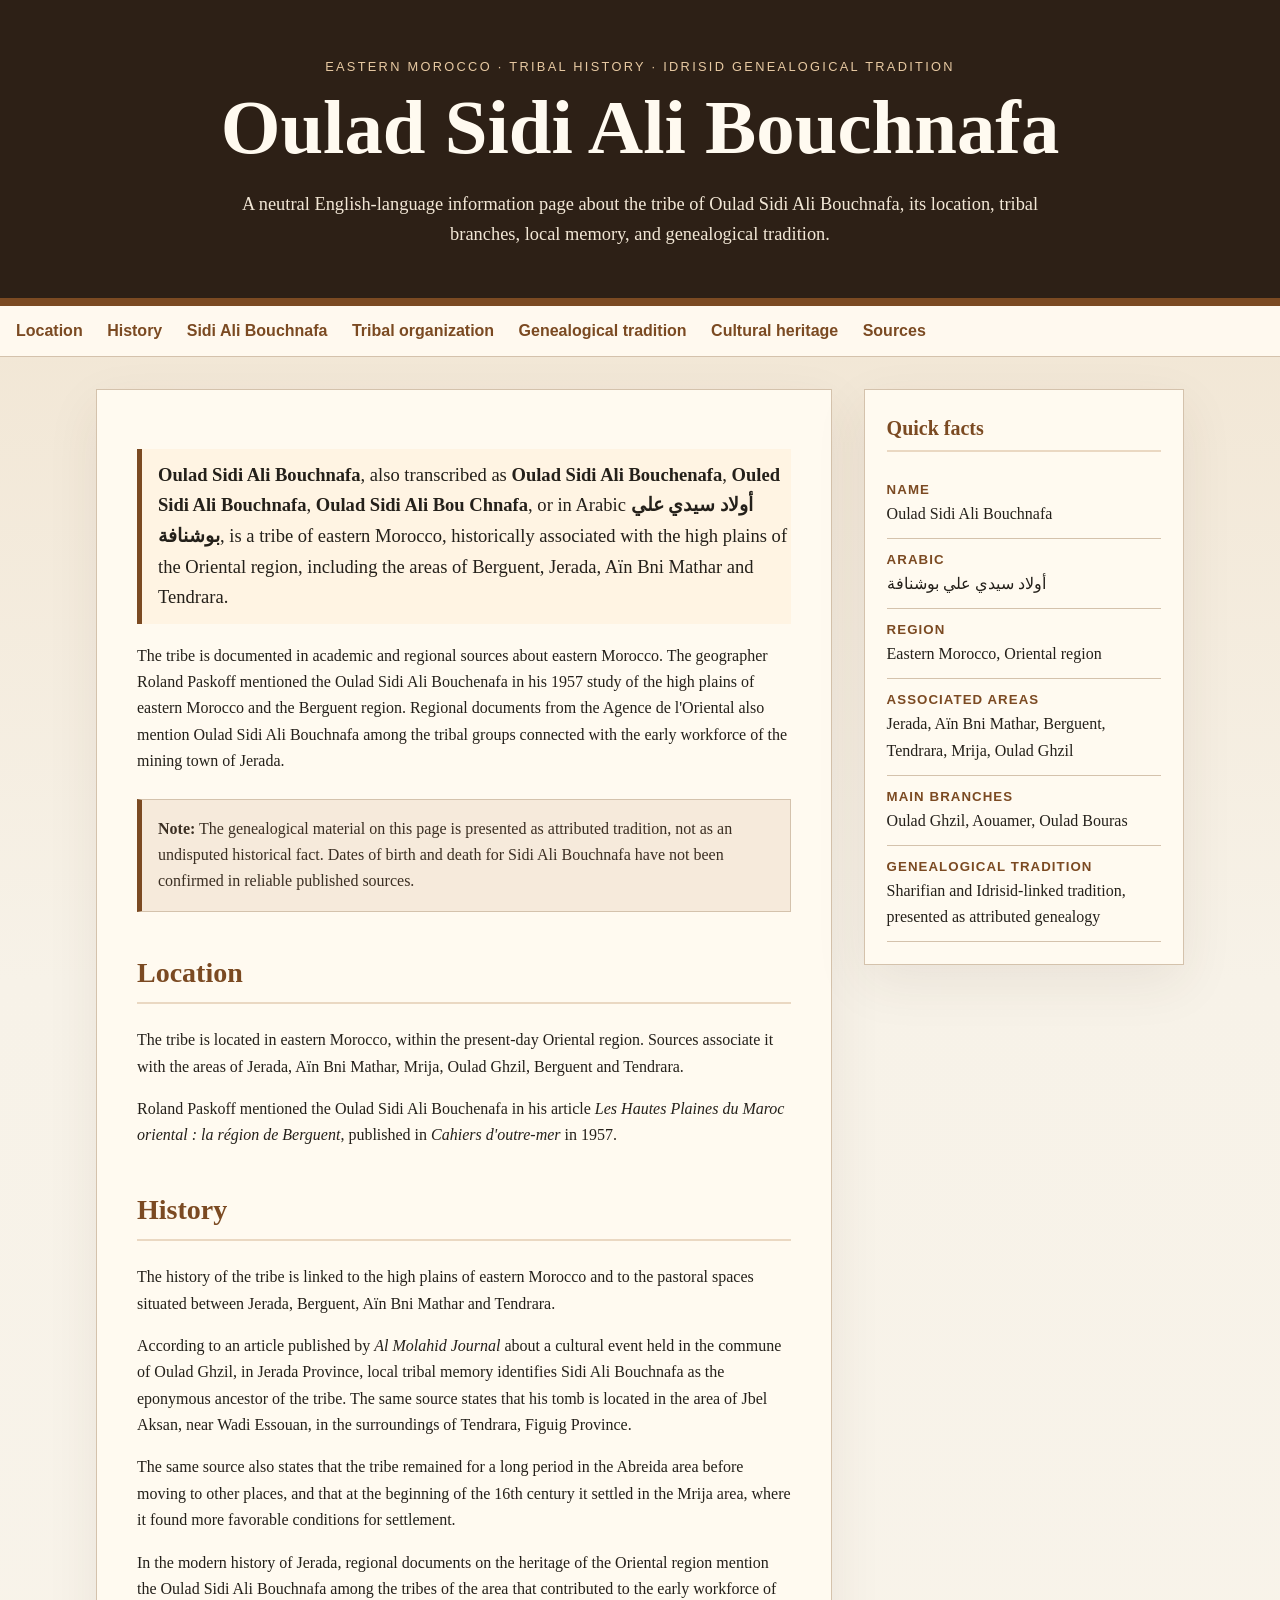
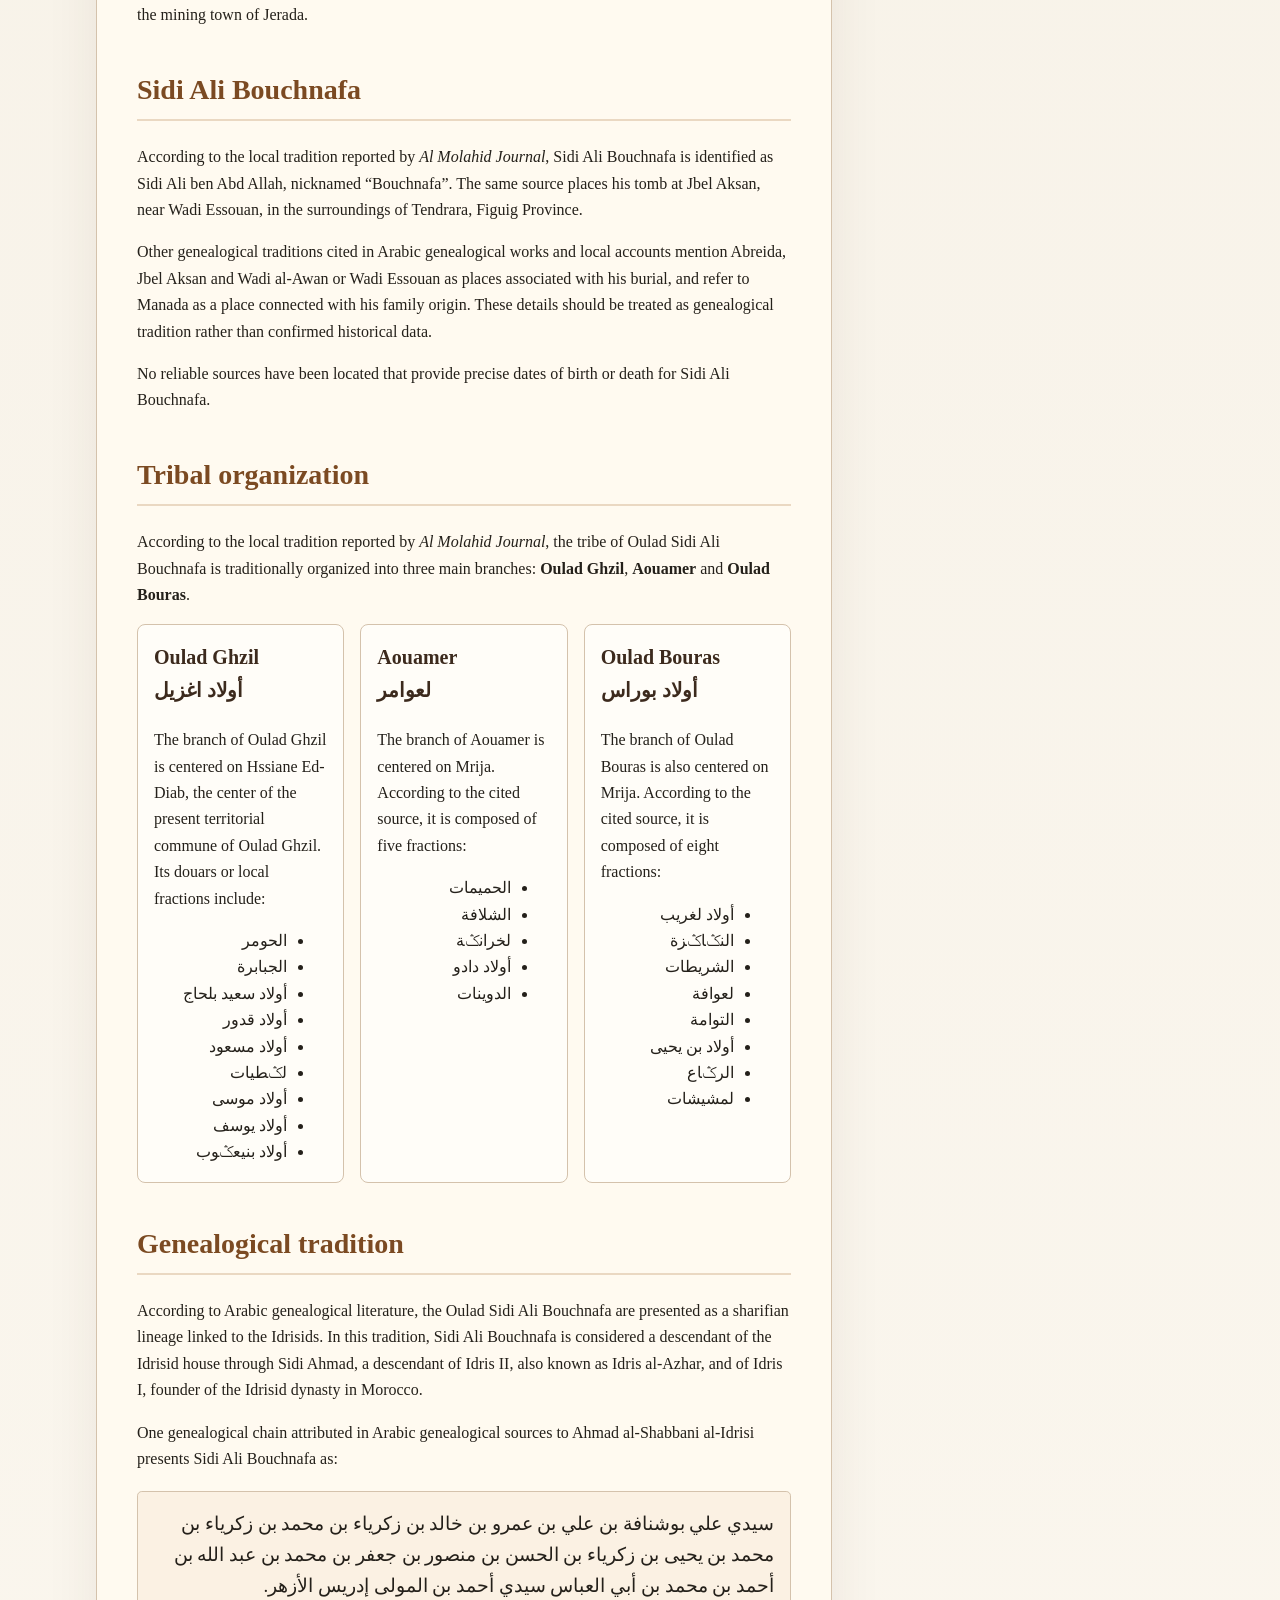
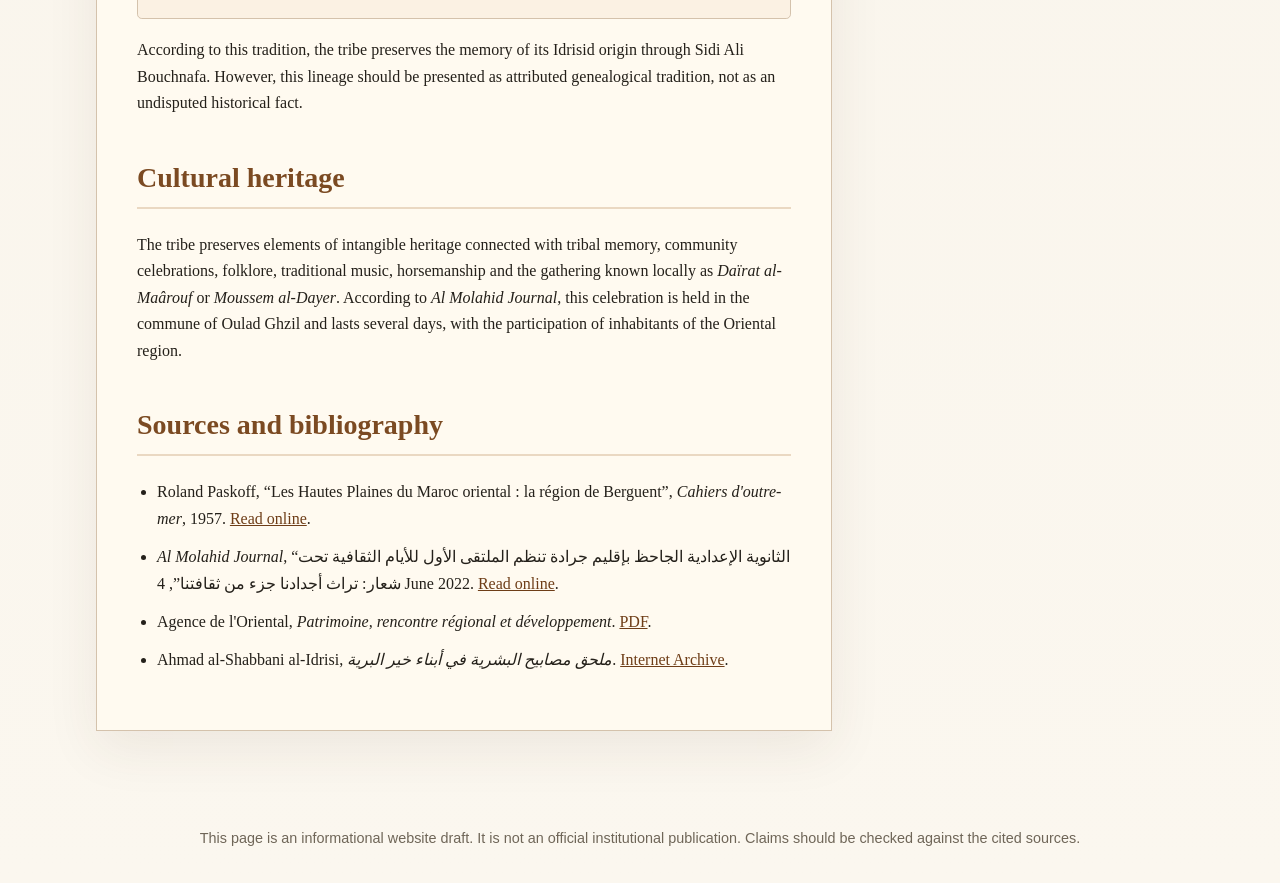
==== index.html @ cd7aba26 "Add files via upload" ====
<!DOCTYPE html>
<html lang="en">
<head>
  <meta charset="UTF-8" />
  <meta name="viewport" content="width=device-width, initial-scale=1.0" />
  <title>Oulad Sidi Ali Bouchnafa | Eastern Morocco</title>
  <meta name="description" content="An English-language informational page about Oulad Sidi Ali Bouchnafa, a tribe of eastern Morocco, its location, history, branches, genealogical tradition, and cultural heritage." />
  <style>
    :root {
      --bg: #f7f2e8; --paper: #fffaf0; --ink: #24201a; --muted: #6f6658;
      --accent: #7b4a22; --accent-soft: #ead8c2; --line: #d4c2ac;
    }
    * { box-sizing: border-box; }
    body { margin: 0; font-family: Georgia, "Times New Roman", serif; color: var(--ink);
      background: linear-gradient(180deg, #efe1cc 0%, var(--bg) 24%, #fbf7ef 100%); line-height: 1.65; }
    header { background: #2d2016; color: #fffaf0; padding: 3.5rem 1.25rem 3rem; text-align: center; border-bottom: 8px solid var(--accent); }
    header .kicker { text-transform: uppercase; letter-spacing: 0.18em; font-size: 0.8rem; color: #e7c9a2; margin-bottom: 0.7rem; font-family: Arial, sans-serif; }
    h1 { margin: 0; font-size: clamp(2.2rem, 6vw, 4.8rem); line-height: 1.05; font-weight: 700; }
    header p { max-width: 820px; margin: 1.25rem auto 0; font-size: 1.15rem; color: #f2e7d6; }
    nav { position: sticky; top: 0; z-index: 20; background: rgba(255, 250, 240, 0.96); border-bottom: 1px solid var(--line); backdrop-filter: blur(8px); padding: 0.75rem 1rem; overflow-x: auto; white-space: nowrap; font-family: Arial, sans-serif; }
    nav a { color: var(--accent); text-decoration: none; font-weight: 700; margin-right: 1.25rem; }
    nav a:hover { text-decoration: underline; }
    .container { max-width: 1120px; margin: 0 auto; padding: 2rem 1rem 4rem; display: grid; grid-template-columns: minmax(0, 1fr) 320px; gap: 2rem; }
    main, aside { background: var(--paper); border: 1px solid var(--line); box-shadow: 0 18px 50px rgba(79, 54, 32, 0.08); }
    main { padding: clamp(1.25rem, 4vw, 2.5rem); }
    aside { padding: 1.35rem; align-self: start; position: sticky; top: 4.2rem; }
    h2 { color: var(--accent); border-bottom: 2px solid var(--accent-soft); padding-bottom: 0.35rem; margin-top: 2.4rem; font-size: 1.75rem; }
    h3 { margin-top: 1.6rem; color: #3c2a1d; font-size: 1.25rem; }
    .lead { font-size: 1.16rem; border-left: 5px solid var(--accent); padding-left: 1rem; background: #fff4e3; padding-top: 0.7rem; padding-bottom: 0.7rem; }
    .notice { background: #f6eadb; border: 1px solid var(--line); border-left: 5px solid var(--accent); padding: 1rem; margin: 1.5rem 0; color: #3b2f23; }
    .arabic { direction: rtl; text-align: right; font-size: 1.18rem; background: #fbf1e3; border: 1px solid var(--line); padding: 1rem; border-radius: 0.3rem; }
    .branches { display: grid; grid-template-columns: repeat(3, minmax(0, 1fr)); gap: 1rem; margin-top: 1rem; }
    .card { background: #fffdf8; border: 1px solid var(--line); border-radius: 0.5rem; padding: 1rem; }
    .card h3 { margin-top: 0; }
    ul { padding-left: 1.25rem; }
    .card ul { padding-left: 1rem; margin-bottom: 0; }
    .factbox h2 { margin-top: 0; font-size: 1.25rem; }
    .factrow { border-bottom: 1px solid var(--line); padding: 0.65rem 0; }
    .factrow strong { display: block; color: var(--accent); font-family: Arial, sans-serif; font-size: 0.83rem; text-transform: uppercase; letter-spacing: 0.08em; }
    .source-list li { margin-bottom: 0.75rem; }
    a { color: #6e3d17; }
    footer { text-align: center; padding: 2rem 1rem; color: var(--muted); font-family: Arial, sans-serif; font-size: 0.9rem; }
    @media (max-width: 900px) { .container { grid-template-columns: 1fr; } aside { position: static; } .branches { grid-template-columns: 1fr; } }
  </style>
</head>
<body>
  <header>
    <div class="kicker">Eastern Morocco · Tribal history · Idrisid genealogical tradition</div>
    <h1>Oulad Sidi Ali Bouchnafa</h1>
    <p>A neutral English-language information page about the tribe of Oulad Sidi Ali Bouchnafa, its location, tribal branches, local memory, and genealogical tradition.</p>
  </header>

  <nav aria-label="Page navigation">
    <a href="#location">Location</a>
    <a href="#history">History</a>
    <a href="#sidi-ali">Sidi Ali Bouchnafa</a>
    <a href="#tribal-organization">Tribal organization</a>
    <a href="#genealogy">Genealogical tradition</a>
    <a href="#heritage">Cultural heritage</a>
    <a href="#sources">Sources</a>
  </nav>

  <div class="container">
    <main>
      <p class="lead"><strong>Oulad Sidi Ali Bouchnafa</strong>, also transcribed as <strong>Oulad Sidi Ali Bouchenafa</strong>, <strong>Ouled Sidi Ali Bouchnafa</strong>, <strong>Oulad Sidi Ali Bou Chnafa</strong>, or in Arabic <strong>أولاد سيدي علي بوشنافة</strong>, is a tribe of eastern Morocco, historically associated with the high plains of the Oriental region, including the areas of Berguent, Jerada, Aïn Bni Mathar and Tendrara.</p>
      <p>The tribe is documented in academic and regional sources about eastern Morocco. The geographer Roland Paskoff mentioned the Oulad Sidi Ali Bouchenafa in his 1957 study of the high plains of eastern Morocco and the Berguent region. Regional documents from the Agence de l'Oriental also mention Oulad Sidi Ali Bouchnafa among the tribal groups connected with the early workforce of the mining town of Jerada.</p>
      <div class="notice"><strong>Note:</strong> The genealogical material on this page is presented as attributed tradition, not as an undisputed historical fact. Dates of birth and death for Sidi Ali Bouchnafa have not been confirmed in reliable published sources.</div>
      <section id="location"><h2>Location</h2><p>The tribe is located in eastern Morocco, within the present-day Oriental region. Sources associate it with the areas of Jerada, Aïn Bni Mathar, Mrija, Oulad Ghzil, Berguent and Tendrara.</p><p>Roland Paskoff mentioned the Oulad Sidi Ali Bouchenafa in his article <em>Les Hautes Plaines du Maroc oriental : la région de Berguent</em>, published in <em>Cahiers d'outre-mer</em> in 1957.</p></section>
      <section id="history"><h2>History</h2><p>The history of the tribe is linked to the high plains of eastern Morocco and to the pastoral spaces situated between Jerada, Berguent, Aïn Bni Mathar and Tendrara.</p><p>According to an article published by <em>Al Molahid Journal</em> about a cultural event held in the commune of Oulad Ghzil, in Jerada Province, local tribal memory identifies Sidi Ali Bouchnafa as the eponymous ancestor of the tribe. The same source states that his tomb is located in the area of Jbel Aksan, near Wadi Essouan, in the surroundings of Tendrara, Figuig Province.</p><p>The same source also states that the tribe remained for a long period in the Abreida area before moving to other places, and that at the beginning of the 16th century it settled in the Mrija area, where it found more favorable conditions for settlement.</p><p>In the modern history of Jerada, regional documents on the heritage of the Oriental region mention the Oulad Sidi Ali Bouchnafa among the tribes of the area that contributed to the early workforce of the mining town of Jerada.</p></section>
      <section id="sidi-ali"><h2>Sidi Ali Bouchnafa</h2><p>According to the local tradition reported by <em>Al Molahid Journal</em>, Sidi Ali Bouchnafa is identified as Sidi Ali ben Abd Allah, nicknamed “Bouchnafa”. The same source places his tomb at Jbel Aksan, near Wadi Essouan, in the surroundings of Tendrara, Figuig Province.</p><p>Other genealogical traditions cited in Arabic genealogical works and local accounts mention Abreida, Jbel Aksan and Wadi al-Awan or Wadi Essouan as places associated with his burial, and refer to Manada as a place connected with his family origin. These details should be treated as genealogical tradition rather than confirmed historical data.</p><p>No reliable sources have been located that provide precise dates of birth or death for Sidi Ali Bouchnafa.</p></section>
      <section id="tribal-organization"><h2>Tribal organization</h2><p>According to the local tradition reported by <em>Al Molahid Journal</em>, the tribe of Oulad Sidi Ali Bouchnafa is traditionally organized into three main branches: <strong>Oulad Ghzil</strong>, <strong>Aouamer</strong> and <strong>Oulad Bouras</strong>.</p><div class="branches"><article class="card"><h3>Oulad Ghzil<br><span lang="ar">أولاد اغزيل</span></h3><p>The branch of Oulad Ghzil is centered on Hssiane Ed-Diab, the center of the present territorial commune of Oulad Ghzil. Its douars or local fractions include:</p><ul lang="ar" dir="rtl"><li>الحومر</li><li>الجبابرة</li><li>أولاد سعيد بلحاج</li><li>أولاد قدور</li><li>أولاد مسعود</li><li>لݣطيات</li><li>أولاد موسى</li><li>أولاد يوسف</li><li>أولاد بنيعݣوب</li></ul></article><article class="card"><h3>Aouamer<br><span lang="ar">لعوامر</span></h3><p>The branch of Aouamer is centered on Mrija. According to the cited source, it is composed of five fractions:</p><ul lang="ar" dir="rtl"><li>الحميمات</li><li>الشلافة</li><li>لخرانݣة</li><li>أولاد دادو</li><li>الدوينات</li></ul></article><article class="card"><h3>Oulad Bouras<br><span lang="ar">أولاد بوراس</span></h3><p>The branch of Oulad Bouras is also centered on Mrija. According to the cited source, it is composed of eight fractions:</p><ul lang="ar" dir="rtl"><li>أولاد لغريب</li><li>النݣاݣزة</li><li>الشريطات</li><li>لعوافة</li><li>التوامة</li><li>أولاد بن يحيى</li><li>الرݣاع</li><li>لمشيشات</li></ul></article></div></section>
      <section id="genealogy"><h2>Genealogical tradition</h2><p>According to Arabic genealogical literature, the Oulad Sidi Ali Bouchnafa are presented as a sharifian lineage linked to the Idrisids. In this tradition, Sidi Ali Bouchnafa is considered a descendant of the Idrisid house through Sidi Ahmad, a descendant of Idris II, also known as Idris al-Azhar, and of Idris I, founder of the Idrisid dynasty in Morocco.</p><p>One genealogical chain attributed in Arabic genealogical sources to Ahmad al-Shabbani al-Idrisi presents Sidi Ali Bouchnafa as:</p><p class="arabic" lang="ar">سيدي علي بوشنافة بن علي بن عمرو بن خالد بن زكرياء بن محمد بن زكرياء بن محمد بن يحيى بن زكرياء بن الحسن بن منصور بن جعفر بن محمد بن عبد الله بن أحمد بن محمد بن أبي العباس سيدي أحمد بن المولى إدريس الأزهر.</p><p>According to this tradition, the tribe preserves the memory of its Idrisid origin through Sidi Ali Bouchnafa. However, this lineage should be presented as attributed genealogical tradition, not as an undisputed historical fact.</p></section>
      <section id="heritage"><h2>Cultural heritage</h2><p>The tribe preserves elements of intangible heritage connected with tribal memory, community celebrations, folklore, traditional music, horsemanship and the gathering known locally as <em>Daïrat al-Maârouf</em> or <em>Moussem al-Dayer</em>. According to <em>Al Molahid Journal</em>, this celebration is held in the commune of Oulad Ghzil and lasts several days, with the participation of inhabitants of the Oriental region.</p></section>
      <section id="sources"><h2>Sources and bibliography</h2><ul class="source-list"><li>Roland Paskoff, “Les Hautes Plaines du Maroc oriental : la région de Berguent”, <em>Cahiers d'outre-mer</em>, 1957. <a href="https://www.persee.fr/doc/caoum_0373-5834_1957_num_10_37_4194" target="_blank" rel="noopener">Read online</a>.</li><li><em>Al Molahid Journal</em>, “الثانوية الإعدادية الجاحظ بإقليم جرادة تنظم الملتقى الأول للأيام الثقافية تحت شعار: تراث أجدادنا جزء من ثقافتنا”, 4 June 2022. <a href="https://almolahidjournal.com/archives/85187" target="_blank" rel="noopener">Read online</a>.</li><li>Agence de l'Oriental, <em>Patrimoine, rencontre régional et développement</em>. <a href="https://www.oriental.ma/wp-content/uploads/2021/01/File_1_832-1.pdf" target="_blank" rel="noopener">PDF</a>.</li><li>Ahmad al-Shabbani al-Idrisi, <em>ملحق مصابيح البشرية في أبناء خير البرية</em>. <a href="https://archive.org/details/olomnasb_ymail_20181109_1451" target="_blank" rel="noopener">Internet Archive</a>.</li></ul></section>
    </main>
    <aside class="factbox"><h2>Quick facts</h2><div class="factrow"><strong>Name</strong> Oulad Sidi Ali Bouchnafa</div><div class="factrow"><strong>Arabic</strong> <span lang="ar" dir="rtl">أولاد سيدي علي بوشنافة</span></div><div class="factrow"><strong>Region</strong> Eastern Morocco, Oriental region</div><div class="factrow"><strong>Associated areas</strong> Jerada, Aïn Bni Mathar, Berguent, Tendrara, Mrija, Oulad Ghzil</div><div class="factrow"><strong>Main branches</strong> Oulad Ghzil, Aouamer, Oulad Bouras</div><div class="factrow"><strong>Genealogical tradition</strong> Sharifian and Idrisid-linked tradition, presented as attributed genealogy</div></aside>
  </div>
  <footer>This page is an informational website draft. It is not an official institutional publication. Claims should be checked against the cited sources.</footer>
</body>
</html>
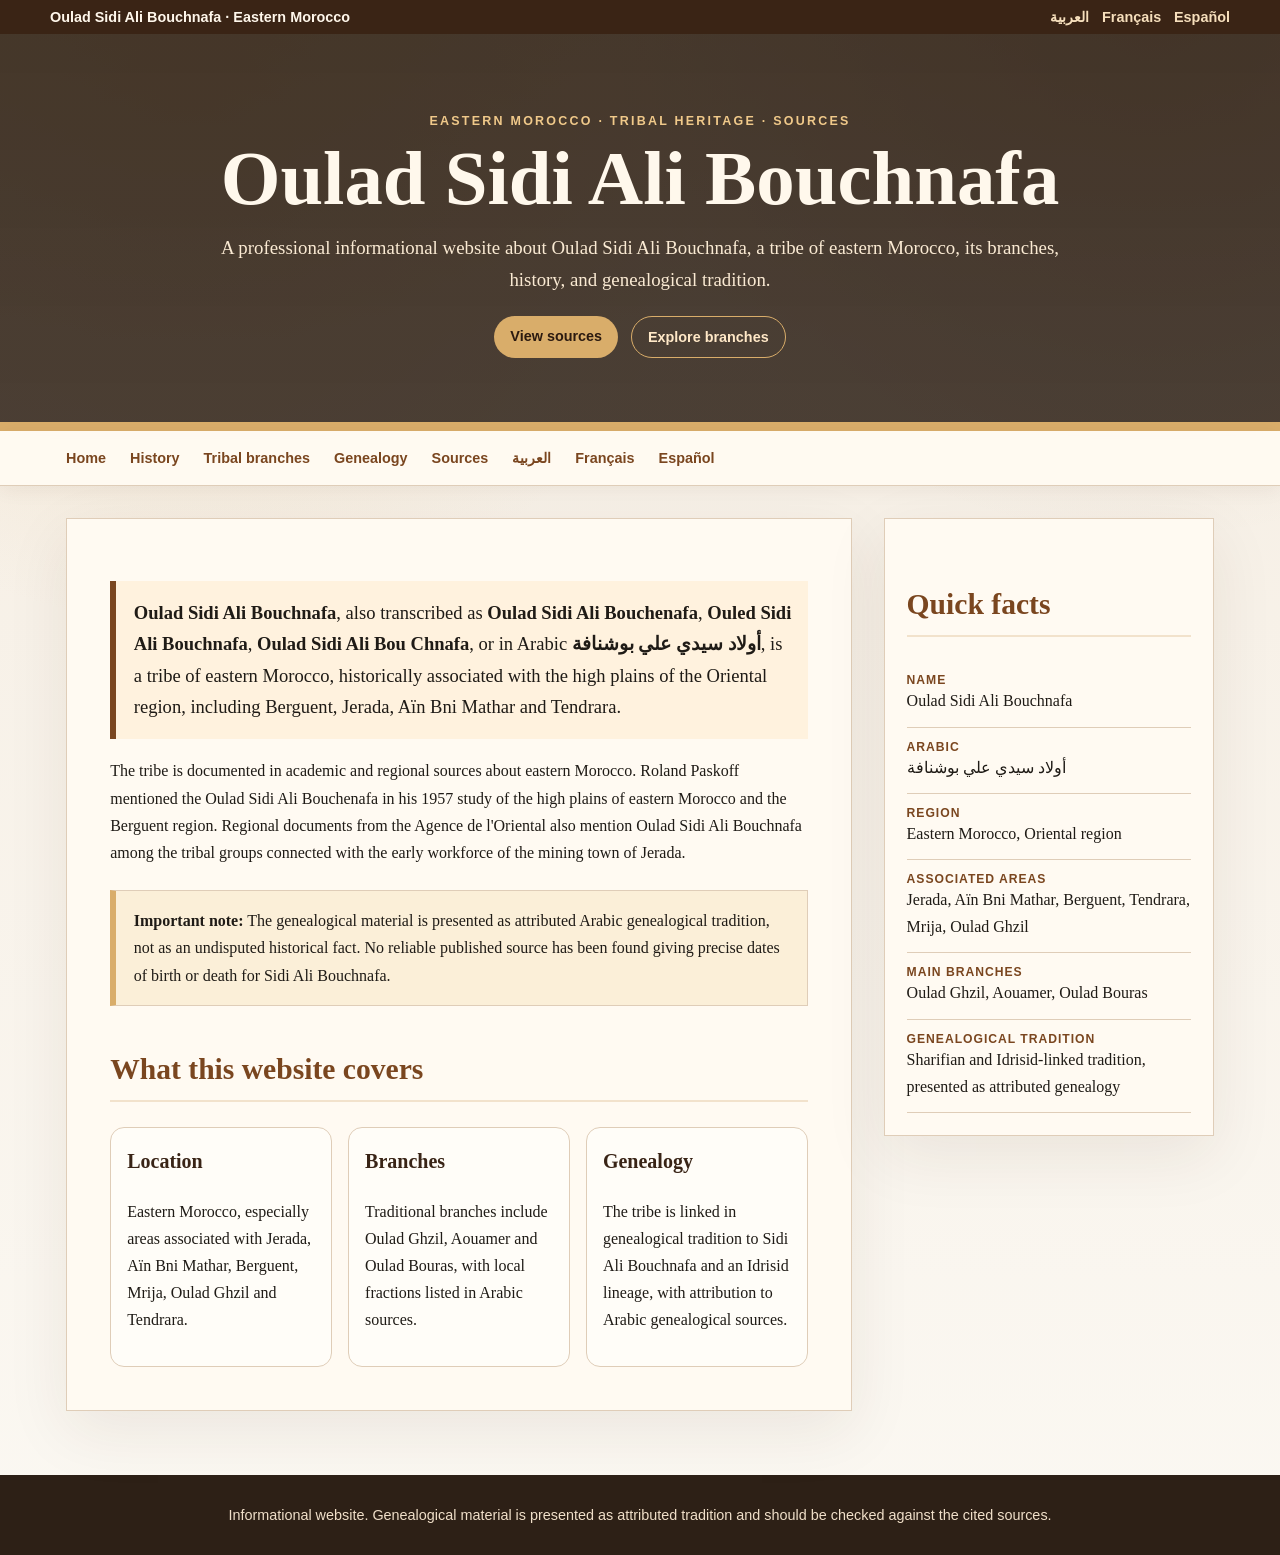
==== commit 92b65313: "Add files via upload" ====
--- a/index.html
+++ b/index.html
@@ -4,77 +4,67 @@
   <meta charset="UTF-8" />
   <meta name="viewport" content="width=device-width, initial-scale=1.0" />
   <title>Oulad Sidi Ali Bouchnafa | Eastern Morocco</title>
-  <meta name="description" content="An English-language informational page about Oulad Sidi Ali Bouchnafa, a tribe of eastern Morocco, its location, history, branches, genealogical tradition, and cultural heritage." />
-  <style>
-    :root {
-      --bg: #f7f2e8; --paper: #fffaf0; --ink: #24201a; --muted: #6f6658;
-      --accent: #7b4a22; --accent-soft: #ead8c2; --line: #d4c2ac;
-    }
-    * { box-sizing: border-box; }
-    body { margin: 0; font-family: Georgia, "Times New Roman", serif; color: var(--ink);
-      background: linear-gradient(180deg, #efe1cc 0%, var(--bg) 24%, #fbf7ef 100%); line-height: 1.65; }
-    header { background: #2d2016; color: #fffaf0; padding: 3.5rem 1.25rem 3rem; text-align: center; border-bottom: 8px solid var(--accent); }
-    header .kicker { text-transform: uppercase; letter-spacing: 0.18em; font-size: 0.8rem; color: #e7c9a2; margin-bottom: 0.7rem; font-family: Arial, sans-serif; }
-    h1 { margin: 0; font-size: clamp(2.2rem, 6vw, 4.8rem); line-height: 1.05; font-weight: 700; }
-    header p { max-width: 820px; margin: 1.25rem auto 0; font-size: 1.15rem; color: #f2e7d6; }
-    nav { position: sticky; top: 0; z-index: 20; background: rgba(255, 250, 240, 0.96); border-bottom: 1px solid var(--line); backdrop-filter: blur(8px); padding: 0.75rem 1rem; overflow-x: auto; white-space: nowrap; font-family: Arial, sans-serif; }
-    nav a { color: var(--accent); text-decoration: none; font-weight: 700; margin-right: 1.25rem; }
-    nav a:hover { text-decoration: underline; }
-    .container { max-width: 1120px; margin: 0 auto; padding: 2rem 1rem 4rem; display: grid; grid-template-columns: minmax(0, 1fr) 320px; gap: 2rem; }
-    main, aside { background: var(--paper); border: 1px solid var(--line); box-shadow: 0 18px 50px rgba(79, 54, 32, 0.08); }
-    main { padding: clamp(1.25rem, 4vw, 2.5rem); }
-    aside { padding: 1.35rem; align-self: start; position: sticky; top: 4.2rem; }
-    h2 { color: var(--accent); border-bottom: 2px solid var(--accent-soft); padding-bottom: 0.35rem; margin-top: 2.4rem; font-size: 1.75rem; }
-    h3 { margin-top: 1.6rem; color: #3c2a1d; font-size: 1.25rem; }
-    .lead { font-size: 1.16rem; border-left: 5px solid var(--accent); padding-left: 1rem; background: #fff4e3; padding-top: 0.7rem; padding-bottom: 0.7rem; }
-    .notice { background: #f6eadb; border: 1px solid var(--line); border-left: 5px solid var(--accent); padding: 1rem; margin: 1.5rem 0; color: #3b2f23; }
-    .arabic { direction: rtl; text-align: right; font-size: 1.18rem; background: #fbf1e3; border: 1px solid var(--line); padding: 1rem; border-radius: 0.3rem; }
-    .branches { display: grid; grid-template-columns: repeat(3, minmax(0, 1fr)); gap: 1rem; margin-top: 1rem; }
-    .card { background: #fffdf8; border: 1px solid var(--line); border-radius: 0.5rem; padding: 1rem; }
-    .card h3 { margin-top: 0; }
-    ul { padding-left: 1.25rem; }
-    .card ul { padding-left: 1rem; margin-bottom: 0; }
-    .factbox h2 { margin-top: 0; font-size: 1.25rem; }
-    .factrow { border-bottom: 1px solid var(--line); padding: 0.65rem 0; }
-    .factrow strong { display: block; color: var(--accent); font-family: Arial, sans-serif; font-size: 0.83rem; text-transform: uppercase; letter-spacing: 0.08em; }
-    .source-list li { margin-bottom: 0.75rem; }
-    a { color: #6e3d17; }
-    footer { text-align: center; padding: 2rem 1rem; color: var(--muted); font-family: Arial, sans-serif; font-size: 0.9rem; }
-    @media (max-width: 900px) { .container { grid-template-columns: 1fr; } aside { position: static; } .branches { grid-template-columns: 1fr; } }
-  </style>
+  <meta name="description" content="A professional informational website about Oulad Sidi Ali Bouchnafa, a tribe of eastern Morocco, its branches, history, and genealogical tradition." />
+  <meta property="og:title" content="Oulad Sidi Ali Bouchnafa | Eastern Morocco" />
+  <meta property="og:description" content="A professional informational website about Oulad Sidi Ali Bouchnafa, a tribe of eastern Morocco, its branches, history, and genealogical tradition." />
+  <meta property="og:type" content="website" />
+  <link rel="stylesheet" href="style.css" />
 </head>
-<body>
-  <header>
-    <div class="kicker">Eastern Morocco · Tribal history · Idrisid genealogical tradition</div>
+<body class="">
+  <div class="topbar"><div class="wrap">
+    <div>Oulad Sidi Ali Bouchnafa · Eastern Morocco</div>
+    <div class="langs"><a href="ar.html">العربية</a><a href="fr.html">Français</a><a href="es.html">Español</a></div>
+  </div></div>
+  <section class="hero">
+    <div class="kicker">Eastern Morocco · Tribal heritage · Sources</div>
     <h1>Oulad Sidi Ali Bouchnafa</h1>
-    <p>A neutral English-language information page about the tribe of Oulad Sidi Ali Bouchnafa, its location, tribal branches, local memory, and genealogical tradition.</p>
-  </header>
+    <p>A professional informational website about Oulad Sidi Ali Bouchnafa, a tribe of eastern Morocco, its branches, history, and genealogical tradition.</p>
+    <div class="cta">
+      <a class="button" href="sources.html">View sources</a>
+      <a class="button secondary" href="branches.html">Explore branches</a>
+    </div>
+  </section>
+  
+<nav class="nav"><div class="wrap">
+  <a href="index.html">Home</a>
+  <a href="history.html">History</a>
+  <a href="branches.html">Tribal branches</a>
+  <a href="genealogy.html">Genealogy</a>
+  <a href="sources.html">Sources</a>
+  <a href="ar.html">العربية</a>
+  <a href="fr.html">Français</a>
+  <a href="es.html">Español</a>
+</div></nav>
 
-  <nav aria-label="Page navigation">
-    <a href="#location">Location</a>
-    <a href="#history">History</a>
-    <a href="#sidi-ali">Sidi Ali Bouchnafa</a>
-    <a href="#tribal-organization">Tribal organization</a>
-    <a href="#genealogy">Genealogical tradition</a>
-    <a href="#heritage">Cultural heritage</a>
-    <a href="#sources">Sources</a>
-  </nav>
+  
+<div class="container">
+  <main>
+    <p class="lead"><strong>Oulad Sidi Ali Bouchnafa</strong>, also transcribed as <strong>Oulad Sidi Ali Bouchenafa</strong>, <strong>Ouled Sidi Ali Bouchnafa</strong>, <strong>Oulad Sidi Ali Bou Chnafa</strong>, or in Arabic <strong>أولاد سيدي علي بوشنافة</strong>, is a tribe of eastern Morocco, historically associated with the high plains of the Oriental region, including Berguent, Jerada, Aïn Bni Mathar and Tendrara.</p>
 
-  <div class="container">
-    <main>
-      <p class="lead"><strong>Oulad Sidi Ali Bouchnafa</strong>, also transcribed as <strong>Oulad Sidi Ali Bouchenafa</strong>, <strong>Ouled Sidi Ali Bouchnafa</strong>, <strong>Oulad Sidi Ali Bou Chnafa</strong>, or in Arabic <strong>أولاد سيدي علي بوشنافة</strong>, is a tribe of eastern Morocco, historically associated with the high plains of the Oriental region, including the areas of Berguent, Jerada, Aïn Bni Mathar and Tendrara.</p>
-      <p>The tribe is documented in academic and regional sources about eastern Morocco. The geographer Roland Paskoff mentioned the Oulad Sidi Ali Bouchenafa in his 1957 study of the high plains of eastern Morocco and the Berguent region. Regional documents from the Agence de l'Oriental also mention Oulad Sidi Ali Bouchnafa among the tribal groups connected with the early workforce of the mining town of Jerada.</p>
-      <div class="notice"><strong>Note:</strong> The genealogical material on this page is presented as attributed tradition, not as an undisputed historical fact. Dates of birth and death for Sidi Ali Bouchnafa have not been confirmed in reliable published sources.</div>
-      <section id="location"><h2>Location</h2><p>The tribe is located in eastern Morocco, within the present-day Oriental region. Sources associate it with the areas of Jerada, Aïn Bni Mathar, Mrija, Oulad Ghzil, Berguent and Tendrara.</p><p>Roland Paskoff mentioned the Oulad Sidi Ali Bouchenafa in his article <em>Les Hautes Plaines du Maroc oriental : la région de Berguent</em>, published in <em>Cahiers d'outre-mer</em> in 1957.</p></section>
-      <section id="history"><h2>History</h2><p>The history of the tribe is linked to the high plains of eastern Morocco and to the pastoral spaces situated between Jerada, Berguent, Aïn Bni Mathar and Tendrara.</p><p>According to an article published by <em>Al Molahid Journal</em> about a cultural event held in the commune of Oulad Ghzil, in Jerada Province, local tribal memory identifies Sidi Ali Bouchnafa as the eponymous ancestor of the tribe. The same source states that his tomb is located in the area of Jbel Aksan, near Wadi Essouan, in the surroundings of Tendrara, Figuig Province.</p><p>The same source also states that the tribe remained for a long period in the Abreida area before moving to other places, and that at the beginning of the 16th century it settled in the Mrija area, where it found more favorable conditions for settlement.</p><p>In the modern history of Jerada, regional documents on the heritage of the Oriental region mention the Oulad Sidi Ali Bouchnafa among the tribes of the area that contributed to the early workforce of the mining town of Jerada.</p></section>
-      <section id="sidi-ali"><h2>Sidi Ali Bouchnafa</h2><p>According to the local tradition reported by <em>Al Molahid Journal</em>, Sidi Ali Bouchnafa is identified as Sidi Ali ben Abd Allah, nicknamed “Bouchnafa”. The same source places his tomb at Jbel Aksan, near Wadi Essouan, in the surroundings of Tendrara, Figuig Province.</p><p>Other genealogical traditions cited in Arabic genealogical works and local accounts mention Abreida, Jbel Aksan and Wadi al-Awan or Wadi Essouan as places associated with his burial, and refer to Manada as a place connected with his family origin. These details should be treated as genealogical tradition rather than confirmed historical data.</p><p>No reliable sources have been located that provide precise dates of birth or death for Sidi Ali Bouchnafa.</p></section>
-      <section id="tribal-organization"><h2>Tribal organization</h2><p>According to the local tradition reported by <em>Al Molahid Journal</em>, the tribe of Oulad Sidi Ali Bouchnafa is traditionally organized into three main branches: <strong>Oulad Ghzil</strong>, <strong>Aouamer</strong> and <strong>Oulad Bouras</strong>.</p><div class="branches"><article class="card"><h3>Oulad Ghzil<br><span lang="ar">أولاد اغزيل</span></h3><p>The branch of Oulad Ghzil is centered on Hssiane Ed-Diab, the center of the present territorial commune of Oulad Ghzil. Its douars or local fractions include:</p><ul lang="ar" dir="rtl"><li>الحومر</li><li>الجبابرة</li><li>أولاد سعيد بلحاج</li><li>أولاد قدور</li><li>أولاد مسعود</li><li>لݣطيات</li><li>أولاد موسى</li><li>أولاد يوسف</li><li>أولاد بنيعݣوب</li></ul></article><article class="card"><h3>Aouamer<br><span lang="ar">لعوامر</span></h3><p>The branch of Aouamer is centered on Mrija. According to the cited source, it is composed of five fractions:</p><ul lang="ar" dir="rtl"><li>الحميمات</li><li>الشلافة</li><li>لخرانݣة</li><li>أولاد دادو</li><li>الدوينات</li></ul></article><article class="card"><h3>Oulad Bouras<br><span lang="ar">أولاد بوراس</span></h3><p>The branch of Oulad Bouras is also centered on Mrija. According to the cited source, it is composed of eight fractions:</p><ul lang="ar" dir="rtl"><li>أولاد لغريب</li><li>النݣاݣزة</li><li>الشريطات</li><li>لعوافة</li><li>التوامة</li><li>أولاد بن يحيى</li><li>الرݣاع</li><li>لمشيشات</li></ul></article></div></section>
-      <section id="genealogy"><h2>Genealogical tradition</h2><p>According to Arabic genealogical literature, the Oulad Sidi Ali Bouchnafa are presented as a sharifian lineage linked to the Idrisids. In this tradition, Sidi Ali Bouchnafa is considered a descendant of the Idrisid house through Sidi Ahmad, a descendant of Idris II, also known as Idris al-Azhar, and of Idris I, founder of the Idrisid dynasty in Morocco.</p><p>One genealogical chain attributed in Arabic genealogical sources to Ahmad al-Shabbani al-Idrisi presents Sidi Ali Bouchnafa as:</p><p class="arabic" lang="ar">سيدي علي بوشنافة بن علي بن عمرو بن خالد بن زكرياء بن محمد بن زكرياء بن محمد بن يحيى بن زكرياء بن الحسن بن منصور بن جعفر بن محمد بن عبد الله بن أحمد بن محمد بن أبي العباس سيدي أحمد بن المولى إدريس الأزهر.</p><p>According to this tradition, the tribe preserves the memory of its Idrisid origin through Sidi Ali Bouchnafa. However, this lineage should be presented as attributed genealogical tradition, not as an undisputed historical fact.</p></section>
-      <section id="heritage"><h2>Cultural heritage</h2><p>The tribe preserves elements of intangible heritage connected with tribal memory, community celebrations, folklore, traditional music, horsemanship and the gathering known locally as <em>Daïrat al-Maârouf</em> or <em>Moussem al-Dayer</em>. According to <em>Al Molahid Journal</em>, this celebration is held in the commune of Oulad Ghzil and lasts several days, with the participation of inhabitants of the Oriental region.</p></section>
-      <section id="sources"><h2>Sources and bibliography</h2><ul class="source-list"><li>Roland Paskoff, “Les Hautes Plaines du Maroc oriental : la région de Berguent”, <em>Cahiers d'outre-mer</em>, 1957. <a href="https://www.persee.fr/doc/caoum_0373-5834_1957_num_10_37_4194" target="_blank" rel="noopener">Read online</a>.</li><li><em>Al Molahid Journal</em>, “الثانوية الإعدادية الجاحظ بإقليم جرادة تنظم الملتقى الأول للأيام الثقافية تحت شعار: تراث أجدادنا جزء من ثقافتنا”, 4 June 2022. <a href="https://almolahidjournal.com/archives/85187" target="_blank" rel="noopener">Read online</a>.</li><li>Agence de l'Oriental, <em>Patrimoine, rencontre régional et développement</em>. <a href="https://www.oriental.ma/wp-content/uploads/2021/01/File_1_832-1.pdf" target="_blank" rel="noopener">PDF</a>.</li><li>Ahmad al-Shabbani al-Idrisi, <em>ملحق مصابيح البشرية في أبناء خير البرية</em>. <a href="https://archive.org/details/olomnasb_ymail_20181109_1451" target="_blank" rel="noopener">Internet Archive</a>.</li></ul></section>
-    </main>
-    <aside class="factbox"><h2>Quick facts</h2><div class="factrow"><strong>Name</strong> Oulad Sidi Ali Bouchnafa</div><div class="factrow"><strong>Arabic</strong> <span lang="ar" dir="rtl">أولاد سيدي علي بوشنافة</span></div><div class="factrow"><strong>Region</strong> Eastern Morocco, Oriental region</div><div class="factrow"><strong>Associated areas</strong> Jerada, Aïn Bni Mathar, Berguent, Tendrara, Mrija, Oulad Ghzil</div><div class="factrow"><strong>Main branches</strong> Oulad Ghzil, Aouamer, Oulad Bouras</div><div class="factrow"><strong>Genealogical tradition</strong> Sharifian and Idrisid-linked tradition, presented as attributed genealogy</div></aside>
-  </div>
-  <footer>This page is an informational website draft. It is not an official institutional publication. Claims should be checked against the cited sources.</footer>
+    <p>The tribe is documented in academic and regional sources about eastern Morocco. Roland Paskoff mentioned the Oulad Sidi Ali Bouchenafa in his 1957 study of the high plains of eastern Morocco and the Berguent region. Regional documents from the Agence de l'Oriental also mention Oulad Sidi Ali Bouchnafa among the tribal groups connected with the early workforce of the mining town of Jerada.</p>
+
+    <div class="notice"><strong>Important note:</strong> The genealogical material is presented as attributed Arabic genealogical tradition, not as an undisputed historical fact. No reliable published source has been found giving precise dates of birth or death for Sidi Ali Bouchnafa.</div>
+
+    <h2>What this website covers</h2>
+    <div class="grid3">
+      <div class="card"><h3>Location</h3><p>Eastern Morocco, especially areas associated with Jerada, Aïn Bni Mathar, Berguent, Mrija, Oulad Ghzil and Tendrara.</p></div>
+      <div class="card"><h3>Branches</h3><p>Traditional branches include Oulad Ghzil, Aouamer and Oulad Bouras, with local fractions listed in Arabic sources.</p></div>
+      <div class="card"><h3>Genealogy</h3><p>The tribe is linked in genealogical tradition to Sidi Ali Bouchnafa and an Idrisid lineage, with attribution to Arabic genealogical sources.</p></div>
+    </div>
+  </main>
+  <aside class="panel">
+    <h2>Quick facts</h2>
+    <div class="factrow"><strong>Name</strong> Oulad Sidi Ali Bouchnafa</div>
+    <div class="factrow"><strong>Arabic</strong> <span lang="ar" dir="rtl">أولاد سيدي علي بوشنافة</span></div>
+    <div class="factrow"><strong>Region</strong> Eastern Morocco, Oriental region</div>
+    <div class="factrow"><strong>Associated areas</strong> Jerada, Aïn Bni Mathar, Berguent, Tendrara, Mrija, Oulad Ghzil</div>
+    <div class="factrow"><strong>Main branches</strong> Oulad Ghzil, Aouamer, Oulad Bouras</div>
+    <div class="factrow"><strong>Genealogical tradition</strong> Sharifian and Idrisid-linked tradition, presented as attributed genealogy</div>
+  </aside>
+</div>
+
+  <footer>
+    Informational website. Genealogical material is presented as attributed tradition and should be checked against the cited sources.
+  </footer>
 </body>
-</html>
+</html>
--- a/style.css
+++ b/style.css
@@ -0,0 +1,166 @@
+
+:root{
+  --bg:#f6efe5;
+  --paper:#fffaf2;
+  --ink:#1f1b16;
+  --muted:#6b6258;
+  --accent:#7a461f;
+  --accent-dark:#3a2415;
+  --gold:#d9ad6a;
+  --line:#dfcdb8;
+  --soft:#f2e2cc;
+  --white:#fff;
+}
+*{box-sizing:border-box}
+html{scroll-behavior:smooth}
+body{
+  margin:0;
+  font-family: Georgia, "Times New Roman", serif;
+  color:var(--ink);
+  background:
+    radial-gradient(circle at 15% 5%, rgba(217,173,106,.25), transparent 30%),
+    radial-gradient(circle at 90% 0%, rgba(122,70,31,.16), transparent 28%),
+    linear-gradient(180deg,#f1dfc7 0%,var(--bg) 340px,#fbf8f2 100%);
+  line-height:1.7;
+}
+a{color:#6d3b18}
+a:hover{text-decoration:none}
+.topbar{
+  background:var(--accent-dark);
+  color:#fff7eb;
+  padding:.55rem 1rem;
+  font:600 .9rem Arial, sans-serif;
+}
+.topbar .wrap{max-width:1180px;margin:auto;display:flex;gap:1rem;justify-content:space-between;align-items:center}
+.langs a{color:#f6dfbc;text-decoration:none;margin-left:.8rem}
+.hero{
+  padding:5rem 1rem 4rem;
+  text-align:center;
+  color:#fff8ec;
+  background:
+    linear-gradient(rgba(37,24,14,.84),rgba(37,24,14,.82)),
+    url("https://upload.wikimedia.org/wikipedia/commons/8/8c/High_Plateaus_Morocco_landscape.jpg");
+  background-size:cover;
+  background-position:center;
+  border-bottom:9px solid var(--gold);
+}
+.kicker{
+  font:700 .78rem Arial, sans-serif;
+  letter-spacing:.18em;
+  text-transform:uppercase;
+  color:#f0c98a;
+  margin-bottom:.7rem;
+}
+h1{font-size:clamp(2.4rem,6vw,5rem);line-height:1.03;margin:.2rem 0 .9rem}
+.hero p{max-width:860px;margin:0 auto;font-size:1.18rem;color:#faead3}
+.nav{
+  position:sticky;top:0;z-index:10;
+  background:rgba(255,250,242,.96);
+  backdrop-filter:blur(10px);
+  border-bottom:1px solid var(--line);
+  box-shadow:0 4px 20px rgba(69,39,19,.06);
+  overflow-x:auto;
+  white-space:nowrap;
+}
+.nav .wrap{max-width:1180px;margin:auto;padding:.85rem 1rem}
+.nav a{
+  font:700 .9rem Arial, sans-serif;
+  color:var(--accent);
+  text-decoration:none;
+  margin-right:1.25rem;
+}
+.container{
+  max-width:1180px;
+  margin:0 auto;
+  padding:2rem 1rem 4rem;
+  display:grid;
+  grid-template-columns:minmax(0,1fr) 330px;
+  gap:2rem;
+}
+main,.panel{
+  background:var(--paper);
+  border:1px solid var(--line);
+  box-shadow:0 20px 60px rgba(66,43,24,.08);
+}
+main{padding:clamp(1.25rem,4vw,2.7rem)}
+.panel{padding:1.35rem;align-self:start;position:sticky;top:4.4rem}
+h2{
+  color:var(--accent);
+  font-size:1.85rem;
+  border-bottom:2px solid var(--soft);
+  padding-bottom:.35rem;
+  margin-top:2.4rem;
+}
+h3{color:#392416;font-size:1.25rem;margin-top:1.65rem}
+.lead{
+  font-size:1.16rem;
+  border-left:6px solid var(--accent);
+  background:#fff2de;
+  padding:1rem 1rem 1rem 1.1rem;
+}
+.notice{
+  margin:1.5rem 0;
+  padding:1rem 1.1rem;
+  border:1px solid var(--line);
+  border-left:6px solid var(--gold);
+  background:#fbefd8;
+}
+.grid3{display:grid;grid-template-columns:repeat(3,minmax(0,1fr));gap:1rem}
+.card{
+  background:#fffdf8;
+  border:1px solid var(--line);
+  border-radius:14px;
+  padding:1rem;
+}
+.card h3{margin-top:0}
+.factrow{padding:.75rem 0;border-bottom:1px solid var(--line)}
+.factrow strong{
+  display:block;
+  color:var(--accent);
+  font:800 .76rem Arial,sans-serif;
+  letter-spacing:.08em;
+  text-transform:uppercase;
+}
+.badge{
+  display:inline-block;
+  background:var(--soft);
+  color:var(--accent-dark);
+  padding:.2rem .55rem;
+  border-radius:999px;
+  font:700 .78rem Arial,sans-serif;
+  margin:.2rem .2rem .2rem 0;
+}
+.arabic{
+  direction:rtl;
+  text-align:right;
+  font-size:1.2rem;
+  background:#fbf0df;
+  border:1px solid var(--line);
+  border-radius:10px;
+  padding:1rem;
+}
+.source-list li{margin-bottom:.8rem}
+footer{
+  background:#2d2016;
+  color:#f0dfc9;
+  text-align:center;
+  padding:2rem 1rem;
+  font:400 .9rem Arial,sans-serif;
+}
+.cta{
+  display:flex;flex-wrap:wrap;gap:.8rem;margin-top:1.2rem;justify-content:center
+}
+.button{
+  display:inline-block;text-decoration:none;
+  background:var(--gold);color:#2b1a10;
+  padding:.75rem 1rem;border-radius:999px;
+  font:800 .9rem Arial,sans-serif;
+}
+.button.secondary{background:transparent;color:#ffe8c7;border:1px solid #d9ad6a}
+.rtl{direction:rtl;text-align:right}
+@media(max-width:900px){
+  .container{grid-template-columns:1fr}
+  .panel{position:static}
+  .grid3{grid-template-columns:1fr}
+  .topbar .wrap{display:block;text-align:center}
+}
